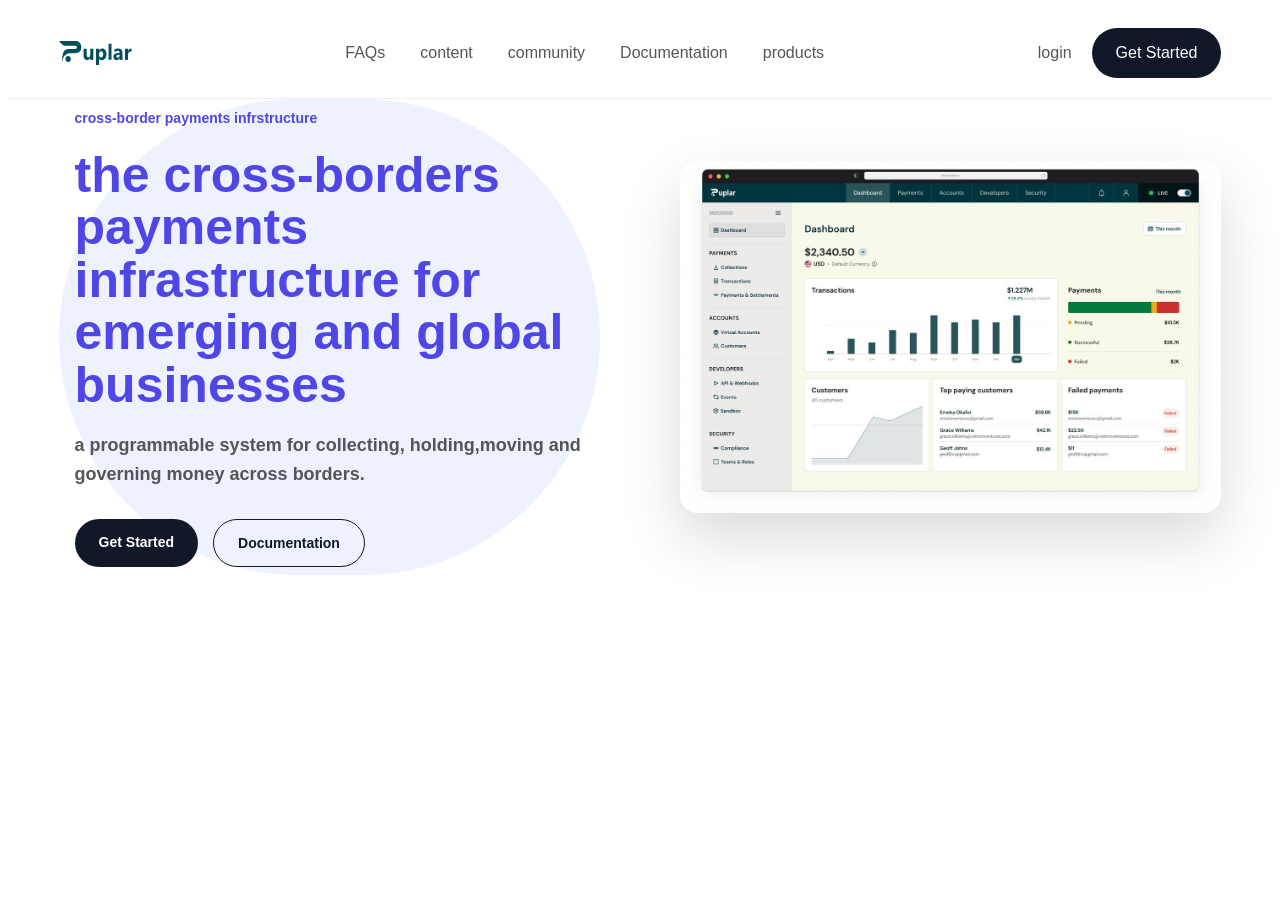
==== index.html @ 3cde6e9b "First commit" ====
<!DOCTYPE html> 
<html lang="en">
    <head>
        <meta charset="UTF-8">
        <meta name="viewport" content="width=device-width, initial-scale=1.0">

        <title>puplar - Global payments infrastructure</title>
        <meta name="description" content="the cross-border payments infrastructure for emerging and global businesses.">
        <fonts>
        <link rel="preconnect"
        href="https://fonts.googleapis.com">
        <link rel="preconnect" href="https://fonts.gstatic.com" crossorigin>
        <link rel="stylesheet"href=https://fonts.googleaspis.com/css2?family=DM+Sans:wght@400;500.600&family=work+sans:wght@400;500;600&display=swap">
        <link rel="stylesheet" href="styles.css">
        <link rel="icon" type="image/svg+xml" href="assets/logo-mark.svg">
    </head>
        <body>
                <header class="nav">
                    <div class="wrap nav-inner">
                        <a href="#" claas="logo">
                            <img src="assets/logo-mark.svg"alt="puplar logo">
                            </a>
                            <nav class="menu">
                                <a href="#">FAQs</a> 
                                <a href="#">content</a>
                                <a href="#">community</a>
                                <a href="#">Documentation</a>
                                <a href="#">products</a>
                                </nav>
                    <div class="nav-actions">
                            <a href="#" class="link">login</a>

                            <a href="#" class="cta">Get Started</a>
                     </div>
                </header> 
                   <section class="hero">
                                        <div class="wrap hero-grid">
                                            <div class="hero-copy">
                                                <span class="pill">cross-border payments infrstructure
                                                     <h1>the cross-borders payments infrastructure for emerging and global businesses</h1>
                                                     <p> a programmable system for collecting, holding,moving and governing money across borders.</p>
                                                     <div class="hero-buttons">
                                                        <a href="#" class="cta">
                                                            Get Started
                                                        </a>
                                                     <a href="#" class="cta cta-outline"> Documentation

                                                     </a>

                                                    </div>
                                                </div>
                                                <div class="hero-image">
                                                <img src="assets/metrics.png"alt="Dashbord">
                                            </div>
                                        </div>
                                        </section>
---- styles.css ----
CSS
*{
    margin:0;
    padding:0;
    box-sizing:border-box;
}

html{
    scroll-behavior:smooth;
}

body{
    font-family:'Inter',sans-serif;
    color:#111827;
    background:#ffffff;
    line-height:1.6;
}

img{
    max-width:100%;
    display:block;
}

a{
    text-decoration:none;
}

ul{
    list-style:none;
}

.wrap{
    width:min(1180px,92%);
    margin:auto;
}
.topbar{
    background:#0F172A;
    color:#fff;
    text-align:center;
    padding:10px 0;
    font-size:14px;
}

.nav{
    background:#fff;
    position:sticky;
    top:0;
    z-index:1000;
    border-bottom:1px solid #eee;
}

.nav-inner{
    display:flex;
    justify-content:space-between;
    align-items:center;
    padding:20px 0;
}

.logo{
    display:flex;
    align-items:center;
    gap:10px;
    font-size:24px;
    font-weight:700;
    color:#111827;
}  

.logo img{
  width:120px;
  height:auto;
  display:black;
}

.menu{
    display:flex;
    gap:35px;
}

.menu a{
    color:#555;
    font-weight:500;
    text-decoration:none;
}

.menu a:hover{
    color:#111827;
}

.nav-actions{
    display:flex;
    align-items:center;
    gap:20px;
}

.link{
    color:#555;
    text-decoration:non;
}

.cta{
    background:#111827;
    color:#fff;
    padding:12px 24px;
    border-radius:999px;
    text-decoration:none;
}

.cta:hover{
    background:#000;
}

.cta-outline{
    background:transparent;
    color:#111827;
    border:1px solid #111827;
}
.cta-outline{
    background:transparent;
    color:#111827;
    border:1px solid #111827;
}

L

.hero{
    padding:80px 0;
}

.hero-grid{
    display:grid;
    grid-template-columns:1fr 1fr;
    gap:80px;
    align-items:center;
}

.hero-copy h1{
    font-size:50px;
    line-height:1.05;
    margin:20px 0;
    font-weight:700;
    max-width:520px;
}

.hero-copy p{
    font-size:18px;
    color:#555;
    margin-bottom:30px;
    max-width:520px;
}

.hero-buttons{
    display:flex;
    gap:15px;
}

.hero-image img{
    width:100%;
    max-width:620px;
    margin:auto;
    border-radius:18px;
    box-shadow:0 25px 60px rgba(0,0,0,.15);
    display:block;
}

.pill{
    display:inline-block;
    background:#eef2ff;
    color:#4f46e5;
    padding:8px 16px;
    border-radius:999px;
    font-size:14px;
    font-weight:600;
}
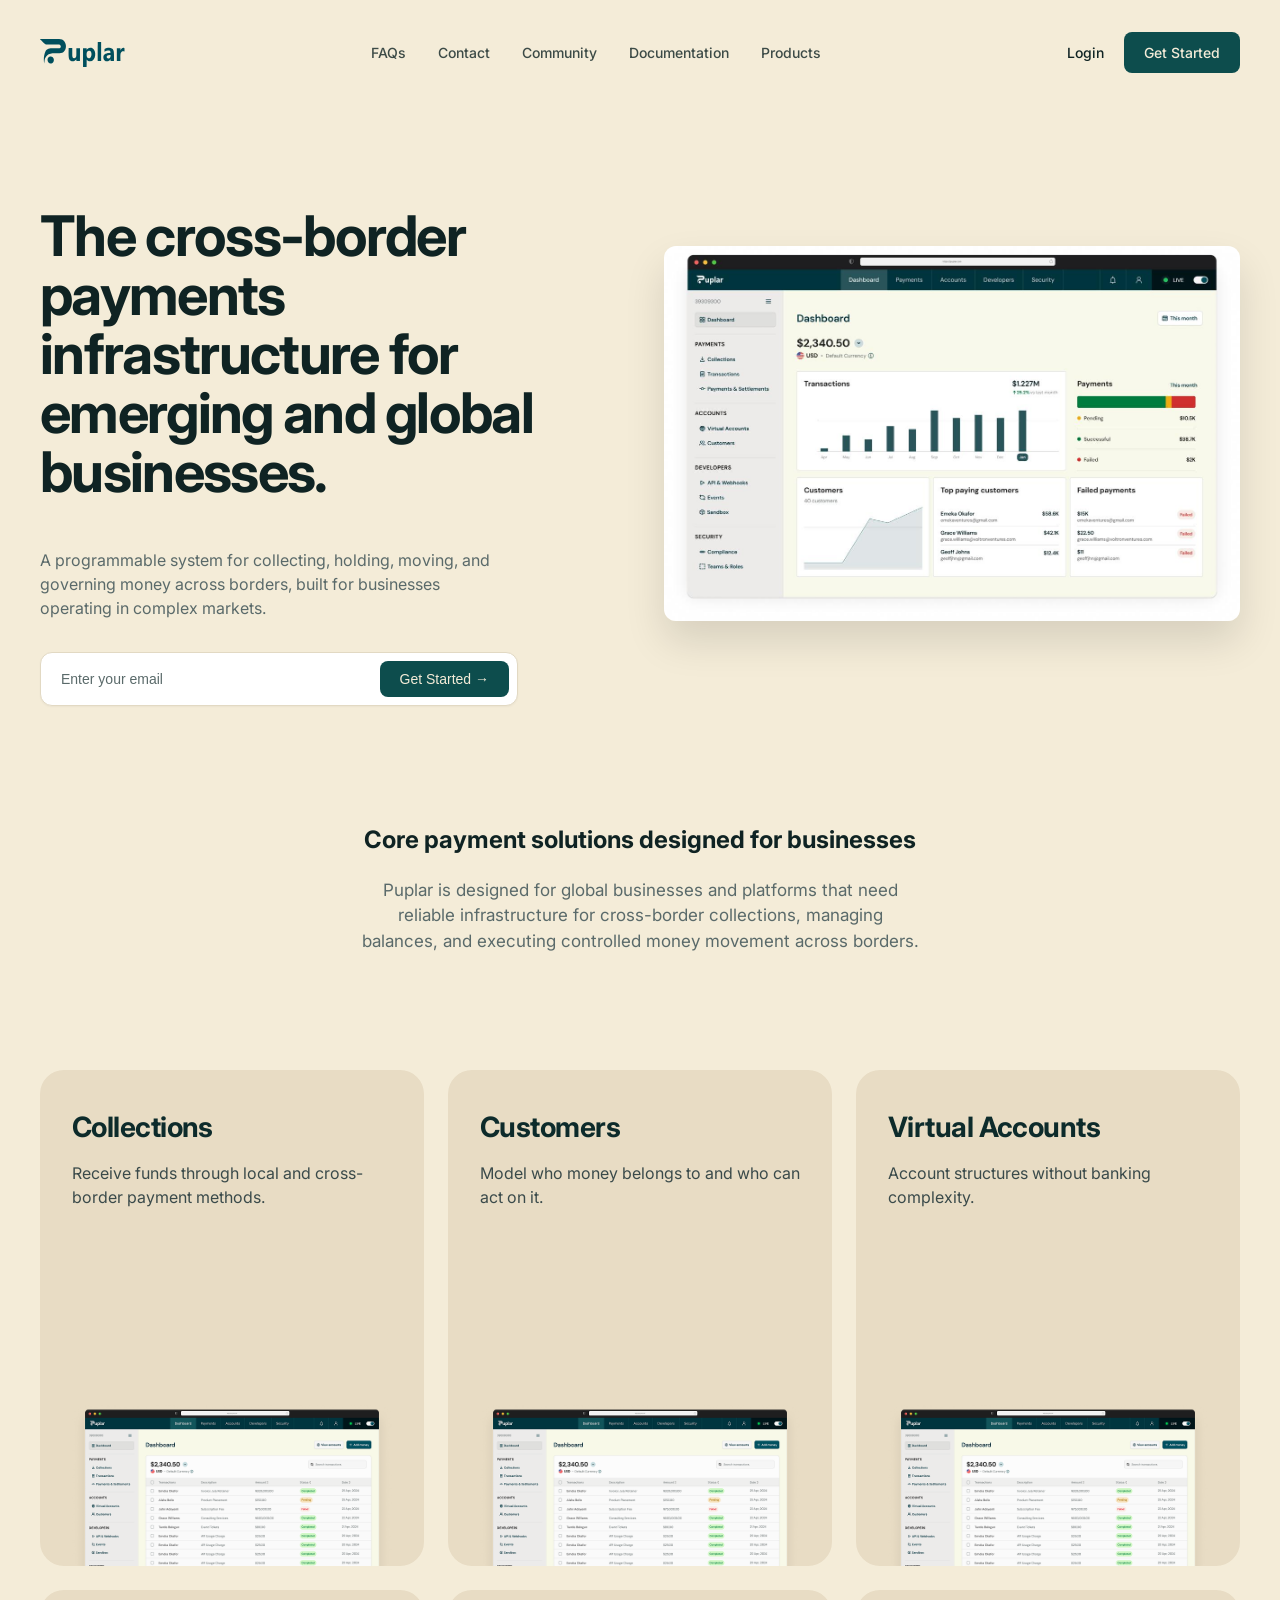
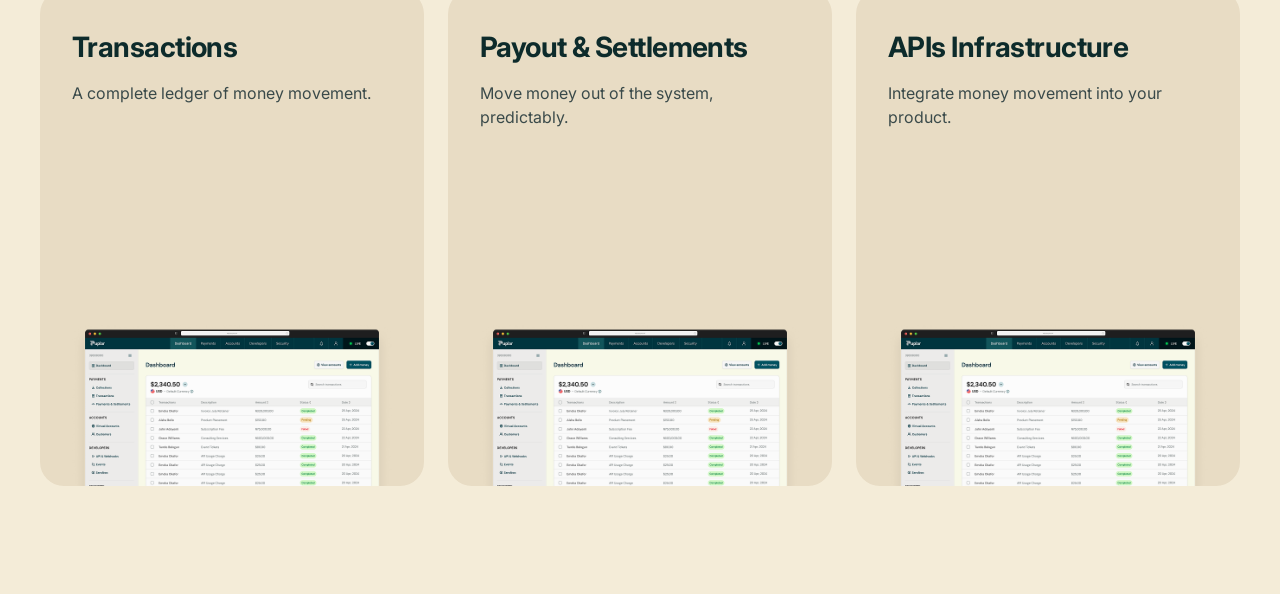
==== commit ec4a9973: "First commit" ====
--- a/index.html
+++ b/index.html
@@ -1,85 +1,94 @@
-<!DOCTYPE html> 
+<!DOCTYPE html>
 <html lang="en">
-    <head>
-        <meta charset="UTF-8">
-        <meta name="viewport" content="width=device-width, initial-scale=1.0">
+<head>
+  <meta charset="UTF-8" />
+  <meta name="viewport" content="width=device-width, initial-scale=1.0" />
+  <title>Puplar — Cross-border payments infrastructure</title>
+  <link rel="preconnect" href="https://fonts.googleapis.com" />
+  <link rel="preconnect" href="https://fonts.gstatic.com" crossorigin />
+  <link href="https://fonts.googleapis.com/css2?family=Inter:wght@400;500;600;700;800&display=swap" rel="stylesheet" />
+  <link rel="stylesheet" href="styles.css" />
+</head>
+<body>
+  <header class="site-header">
+    <a href="#" class="logo">
+      <img src="assets/logo-mark.svg" alt="Puplar" />
+    </a>
+    <nav class="main-nav">
+      <a href="#faqs">FAQs</a>
+      <a href="#contact">Contact</a>
+      <a href="#community">Community</a>
+      <a href="#docs">Documentation</a>
+      <a href="#products">Products</a>
+    </nav>
+    <div class="header-actions">
+      <a href="#login" class="login-link">Login</a>
+      <a href="#get-started" class="btn-primary">Get Started</a>
+    </div>
+  </header>
 
-        <title>puplar - Global payments infrastructure</title>
-        <meta name="description" content="the cross-border payments infrastructure for emerging and global businesses.">
-        <fonts>
-        <link rel="preconnect"
-        href="https://fonts.googleapis.com">
-        <link rel="preconnect" href="https://fonts.gstatic.com" crossorigin>
-        <link rel="stylesheet"href=https://fonts.googleaspis.com/css2?family=DM+Sans:wght@400;500.600&family=work+sans:wght@400;500;600&display=swap">
-        <link rel="stylesheet" href="styles.css">
-        <link rel="icon" type="image/svg+xml" href="assets/logo-mark.svg">
-    </head>
-        <body>
-                <header class="nav">
-                    <div class="wrap nav-inner">
-                        <a href="#" claas="logo">
-                            <img src="assets/logo-mark.svg"alt="puplar logo">
-                            </a>
-                            <nav class="menu">
-                                <a href="#">FAQs</a> 
-                                <a href="#">content</a>
-                                <a href="#">community</a>
-                                <a href="#">Documentation</a>
-                                <a href="#">products</a>
-                                </nav>
-                    <div class="nav-actions">
-                            <a href="#" class="link">login</a>
+  <section class="hero">
+    <div class="hero-copy">
+      <h1>The cross-border payments infrastructure for emerging and global businesses.</h1>
+      <p>
+        A programmable system for collecting, holding, moving, and governing money
+        across borders, built for businesses operating in complex markets.
+      </p>
+      <form class="email-form" onsubmit="event.preventDefault;">
+        <input type="email" placeholder="Enter your email" required />
+        <button type="submit" class="btn-primary">Get Started →</button>
+      </form>
+    </div>
+    <div class="hero-image">
+      <img src="assets/metrics.png" alt="Puplar dashboard preview" />
+    </div>
+  </section>
 
-                            <a href="#" class="cta">Get Started</a>
-                     </div>
-                </header> 
-                   <section class="hero">
-                                        <div class="wrap hero-grid">
-                                            <div class="hero-copy">
-                                                <span class="pill">cross-border payments infrstructure
-                                                     <h1>the cross-borders payments infrastructure for emerging and global businesses</h1>
-                                                     <p> a programmable system for collecting, holding,moving and governing money across borders.</p>
-                                                     <div class="hero-buttons">
-                                                        <a href="#" class="cta">
-                                                            Get Started
-                                                        </a>
-                                                     <a href="#" class="cta cta-outline"> Documentation
+  <section class="core-solutions">
+    <h1>Core payment solutions designed for businesses</h1>
+    <p> 
+      Puplar is designed for global businesses and platforms that need reliable infrastructure for cross-border collections, managing balances,
+                                          and executing controlled money movement across borders.
+    </p>
+  </section>
+</body>
+</html>
+<section class="solutions">
+  <div class="solutions__grid">
+    <article class="solution-card">
+      <h3>Collections</h3>
+      <p>Receive funds through local and cross-border payment methods.</p>
+      <img src="assets/solution.png" alt="Collections dashboard" />
+    </article>
 
-                                                     </a>
+    <article class="solution-card">
+      <h3>Customers</h3>
+      <p>Model who money belongs to and who can act on it.</p>
+      <img src="assets/solution.png" alt="Customers dashboard" />
+    </article>
 
-                                                    </div>
-                                                </div>
-                                                <div class="hero-image">
-                                                <img src="assets/metrics.png"alt="Dashbord">
-                                            </div>
-                                        </div>
-                                        </section>
+    <article class="solution-card">
+      <h3>Virtual Accounts</h3>
+      <p>Account structures without banking complexity.</p>
+      <img src="assets/solution.png" alt="Virtual Accounts dashboard" />
+    </article>
 
+    <article class="solution-card">
+      <h3>Transactions</h3>
+      <p>A complete ledger of money movement.</p>
+      <img src="assets/solution.png" alt="Transactions dashboard" />
+    </article>
 
+    <article class="solution-card">
+      <h3>Payout & Settlements</h3>
+      <p>Move money out of the system, predictably.</p>
+      <img src="assets/solution.png" alt="Payouts dashboard" />
+    </article>
 
-
-
-
-
-
-
-
-
-
-
-
-
-
-
-
-
-
-
-
-
-
-
-
-
-
-
+    <article class="solution-card">
+      <h3>APIs Infrastructure</h3>
+      <p>Integrate money movement into your product.</p>
+      <img src="assets/solution.png" alt="APIs dashboard" />
+    </article>
+  </div>
+</section>
--- a/styles.css
+++ b/styles.css
@@ -1,173 +1,206 @@
 CSS
-*{
-    margin:0;
-    padding:0;
-    box-sizing:border-box;
-}
-
-html{
-    scroll-behavior:smooth;
-}
-
-body{
-    font-family:'Inter',sans-serif;
-    color:#111827;
-    background:#ffffff;
-    line-height:1.6;
-}
-
-img{
-    max-width:100%;
-    display:block;
-}
-
-a{
-    text-decoration:none;
-}
-
-ul{
-    list-style:none;
-}
-
-.wrap{
-    width:min(1180px,92%);
-    margin:auto;
-}
-.topbar{
-    background:#0F172A;
-    color:#fff;
-    text-align:center;
-    padding:10px 0;
-    font-size:14px;
-}
-
-.nav{
-    background:#fff;
-    position:sticky;
-    top:0;
-    z-index:1000;
-    border-bottom:1px solid #eee;
-}
-
-.nav-inner{
-    display:flex;
-    justify-content:space-between;
-    align-items:center;
-    padding:20px 0;
-}
-
-.logo{
-    display:flex;
-    align-items:center;
-    gap:10px;
-    font-size:24px;
-    font-weight:700;
-    color:#111827;
-}  
-
-.logo img{
-  width:120px;
-  height:auto;
-  display:black;
-}
-
-.menu{
-    display:flex;
-    gap:35px;
-}
-
-.menu a{
-    color:#555;
-    font-weight:500;
-    text-decoration:none;
-}
-
-.menu a:hover{
-    color:#111827;
-}
-
-.nav-actions{
-    display:flex;
-    align-items:center;
-    gap:20px;
-}
-
-.link{
-    color:#555;
-    text-decoration:non;
-}
-
-.cta{
-    background:#111827;
-    color:#fff;
-    padding:12px 24px;
-    border-radius:999px;
-    text-decoration:none;
-}
-
-.cta:hover{
-    background:#000;
-}
-
-.cta-outline{
-    background:transparent;
-    color:#111827;
-    border:1px solid #111827;
-}
-.cta-outline{
-    background:transparent;
-    color:#111827;
-    border:1px solid #111827;
-}
-
-L
-
-.hero{
-    padding:80px 0;
-}
-
-.hero-grid{
-    display:grid;
-    grid-template-columns:1fr 1fr;
-    gap:80px;
-    align-items:center;
-}
-
-.hero-copy h1{
-    font-size:50px;
-    line-height:1.05;
-    margin:20px 0;
-    font-weight:700;
-    max-width:520px;
-}
-
-.hero-copy p{
-    font-size:18px;
-    color:#555;
-    margin-bottom:30px;
-    max-width:520px;
-}
-
-.hero-buttons{
-    display:flex;
-    gap:15px;
-}
-
-.hero-image img{
-    width:100%;
-    max-width:620px;
-    margin:auto;
-    border-radius:18px;
-    box-shadow:0 25px 60px rgba(0,0,0,.15);
-    display:block;
-}
-
-.pill{
-    display:inline-block;
-    background:#eef2ff;
-    color:#4f46e5;
-    padding:8px 16px;
-    border-radius:999px;
-    font-size:14px;
-    font-weight:600;
-}
+* { box-sizing: 
+  border-box; 
+  margin: 0;
+   padding: 0; 
+  }
+
+:root {
+  --bg: #f4ecd8;
+  --fg: #0f2323;
+  --muted: #5a6a6a;
+  --primary: #0d4d4d;
+  --primary-fg: #f4ecd8;
+  --border: #e2d9c3;
+  --card: #ffffff;
+}
+
+html, body {
+  background: var(--bg);
+  color: var(--fg);
+  font-family: 'Inter', 
+  system-ui,
+   -apple-system, 
+   sans-serif;
+  -webkit-font-smoothing:
+   antialiased;
+  line-height: 1.5;
+}
+
+.site-header {
+  display: flex;
+  align-items: center;
+  justify-content: space-between;
+  max-width: 1200px;
+  margin: 0 auto;
+  padding: 24px 32px;
+}
+.logo img { height: 28px; display: block; }
+.main-nav { display: flex; gap: 32px; }
+.main-nav a {
+  color: var(--fg);
+  opacity: 0.8;
+  text-decoration: none;
+  font-size: 14px;
+  font-weight: 500;
+}
+.main-nav a:hover { opacity: 1; }
+.header-actions { display: flex; align-items: center; gap: 20px; }
+.login-link {
+  color: var(--fg);
+  text-decoration: none;
+  font-size: 14px;
+  font-weight: 500;
+}
+.btn-primary {
+  background: var(--primary) !important;
+  color: var(--primary-fg) !important;
+  border: none;
+  padding: 10px 20px;
+  border-radius: 8px;
+  font-size: 14px;
+  font-weight: 500;
+  text-decoration: none;
+  cursor: pointer;
+  display: inline-flex;
+  align-items: center;
+  gap: 6px;
+}
+.btn-primary:hover { opacity: 0.92; }
+
+.hero {
+  max-width: 1200px;
+  margin: 0 auto;
+  padding: 64px 32px 96px;
+  display: grid;
+  grid-template-columns: 1fr 1fr;
+  gap: 48px;
+  align-items: center;
+}
+.hero-copy h1 {
+  font-size: 56px;
+  font-weight: 700;
+  line-height: 1.05;
+  letter-spacing: -0.03em;
+  color: var(--fg);
+}
+.hero-copy p {
+  margin-top: 24px;
+  max-width: 460px;
+  color: var(--muted);
+  font-size: 16px;
+}
+.email-form {
+  margin-top: 32px;
+  max-width: 460px;
+  display: flex;
+  align-items: center;
+  gap: 8px;
+  background: var(--card);
+  border: 1px solid var(--border);
+  border-radius: 12px;
+  padding: 8px;
+  box-shadow: 0 1px 2px rgba(0,0,0,0.04);
+}
+.email-form input {
+  flex: 1;
+  border: none;
+  outline: none;
+  background: transparent;
+  padding: 8px 12px;
+  font-size: 14px;
+  color: var(--fg);
+}
+.email-form input::placeholder { color: var(--muted); }
+.hero-image img {
+  width: 100%;
+  height: auto;
+  display: block;
+  border-radius: 12px;
+  box-shadow: 0 20px 40px rgba(0,0,0,0.12);
+}
+
+.core-solutions {
+  max-width: 780px;
+  margin: 0 auto;
+  padding: 0 32px 96px;
+  text-align: center;
+}
+.core-solutions h2 {
+  font-size: 44px;
+  font-weight: 700;
+  line-height: 1.15;
+  letter-spacing: -0.03em;
+  color: var(--fg);
+}
+.core-solutions p {
+  margin: 20px auto 0;
+  max-width: 560px;
+  color: var(--muted);
+  font-size: 17px;
+}
+
+
+ max-width: 900px {
+  .main-nav { display: none; }
+  .hero { grid-template-columns: 1fr; padding: 40px 24px 64px; }
+  .hero-copy h1 { font-size: 40px; }
+  .core-solutions h2 { font-size: 32px; }
+  .core-solutions p { font-size: 15px; }
+}
+
+.solutions {
+  max-width: 1200px;
+  margin: 0 auto;
+  padding: 20px 24px 100px;
+}
+.solutions__grid {
+  display: grid;
+  grid-template-columns: repeat(3, 1fr);
+  gap: 24px;
+}
+.solution-card {
+  background: #e8dcc4;
+  border-radius: 24px;
+  padding: 36px 32px 0;
+  display: flex;
+  flex-direction: column;
+  min-height: 460px;
+  overflow: hidden;
+}
+.solution-card h3 {
+  font-family: "Inter", sans-serif;
+  font-size: 28px;
+  font-weight: 700;
+  color: #0d2b2b;
+  letter-spacing: -0.02em;
+  margin: 0 0 14px;
+}
+.solution-card p {
+  color: #3a4a4a;
+  font-size: 16px;
+  line-height: 1.45;
+  margin: 0 0 28px;
+  max-width: 320px;
+}
+.solution-card img {
+  margin-top: auto;
+  width: 100%;
+  height: auto;
+  display: block;
+  border-radius: 8px;
+}
+
+max-width: 960px {
+  .solutions__grid { grid-template-columns: repeat(2, 1fr); 
+  }
+}
+max-width: 640px {
+  .solutions__grid { 
+    grid-template-columns: 1fr; 
+  }
+  .solution-card { 
+    min-height: 0; 
+    padding: 28px 24px 0; }
+}
+
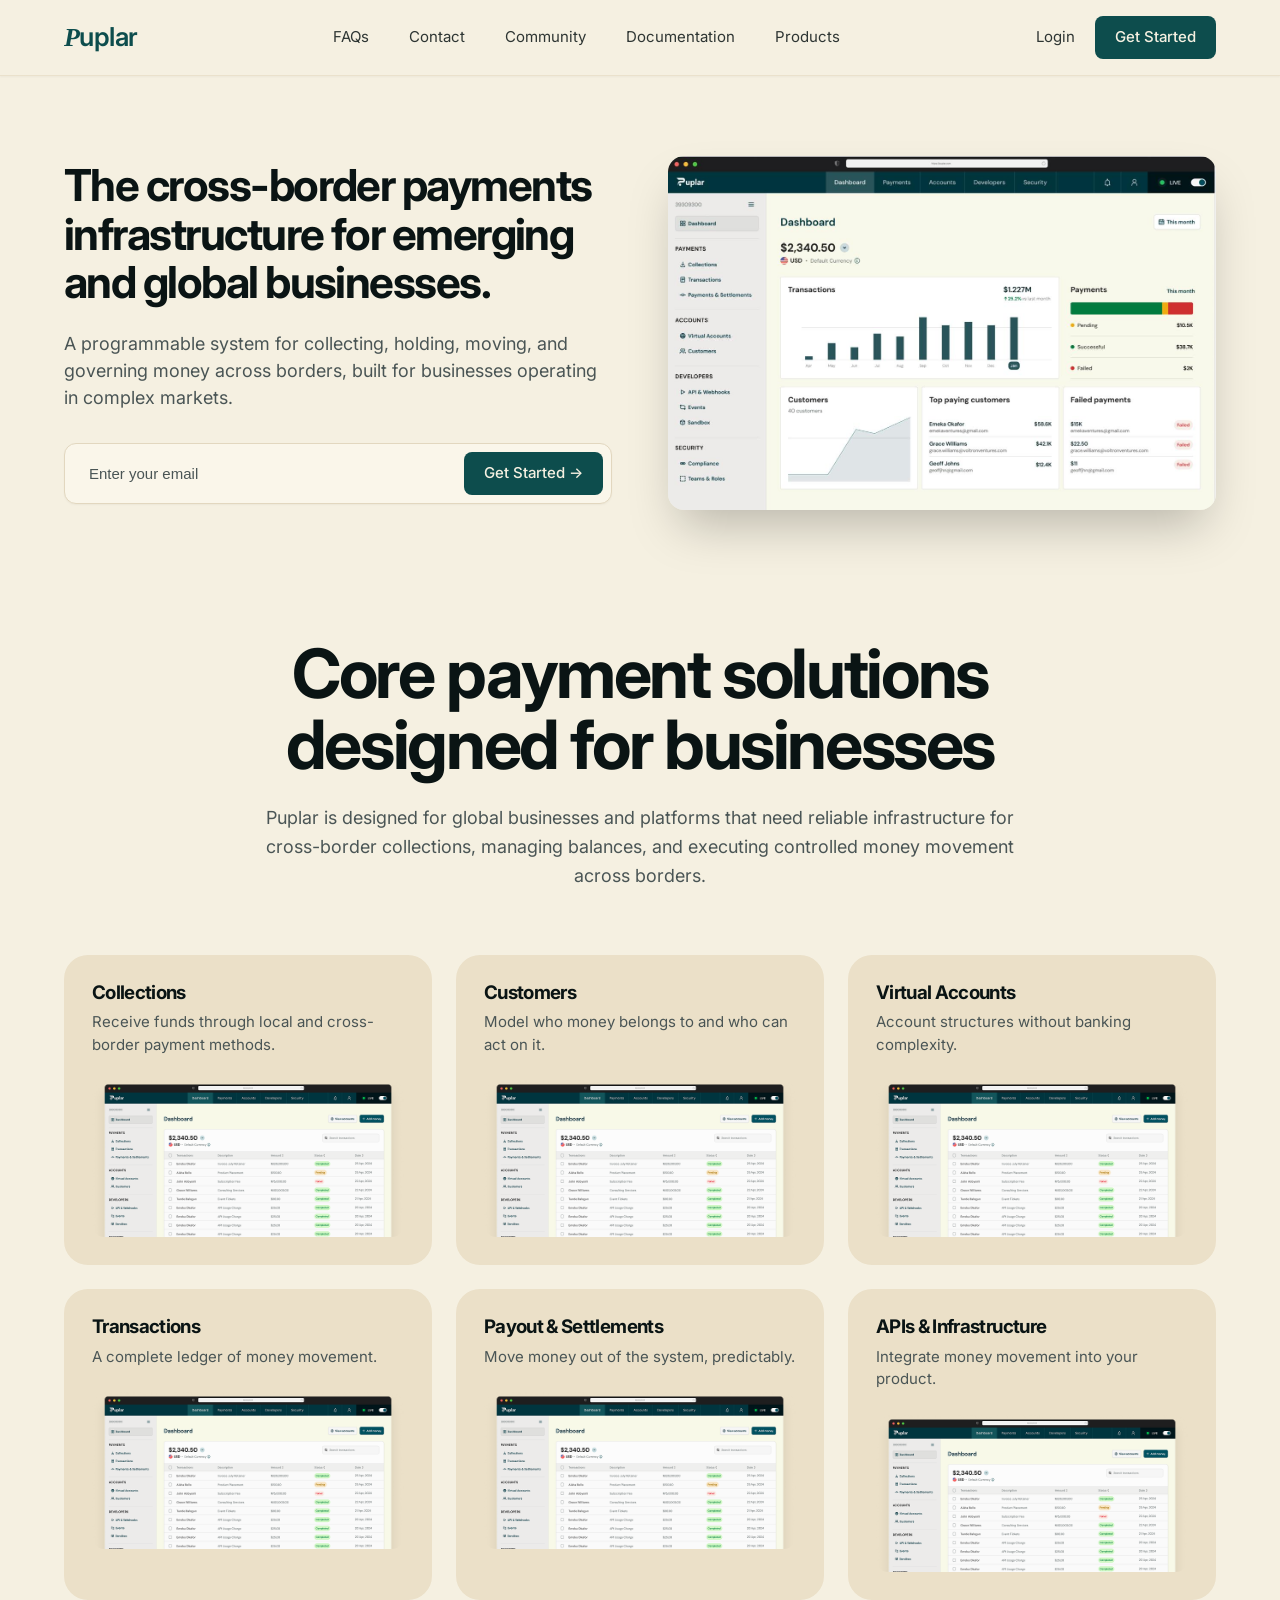
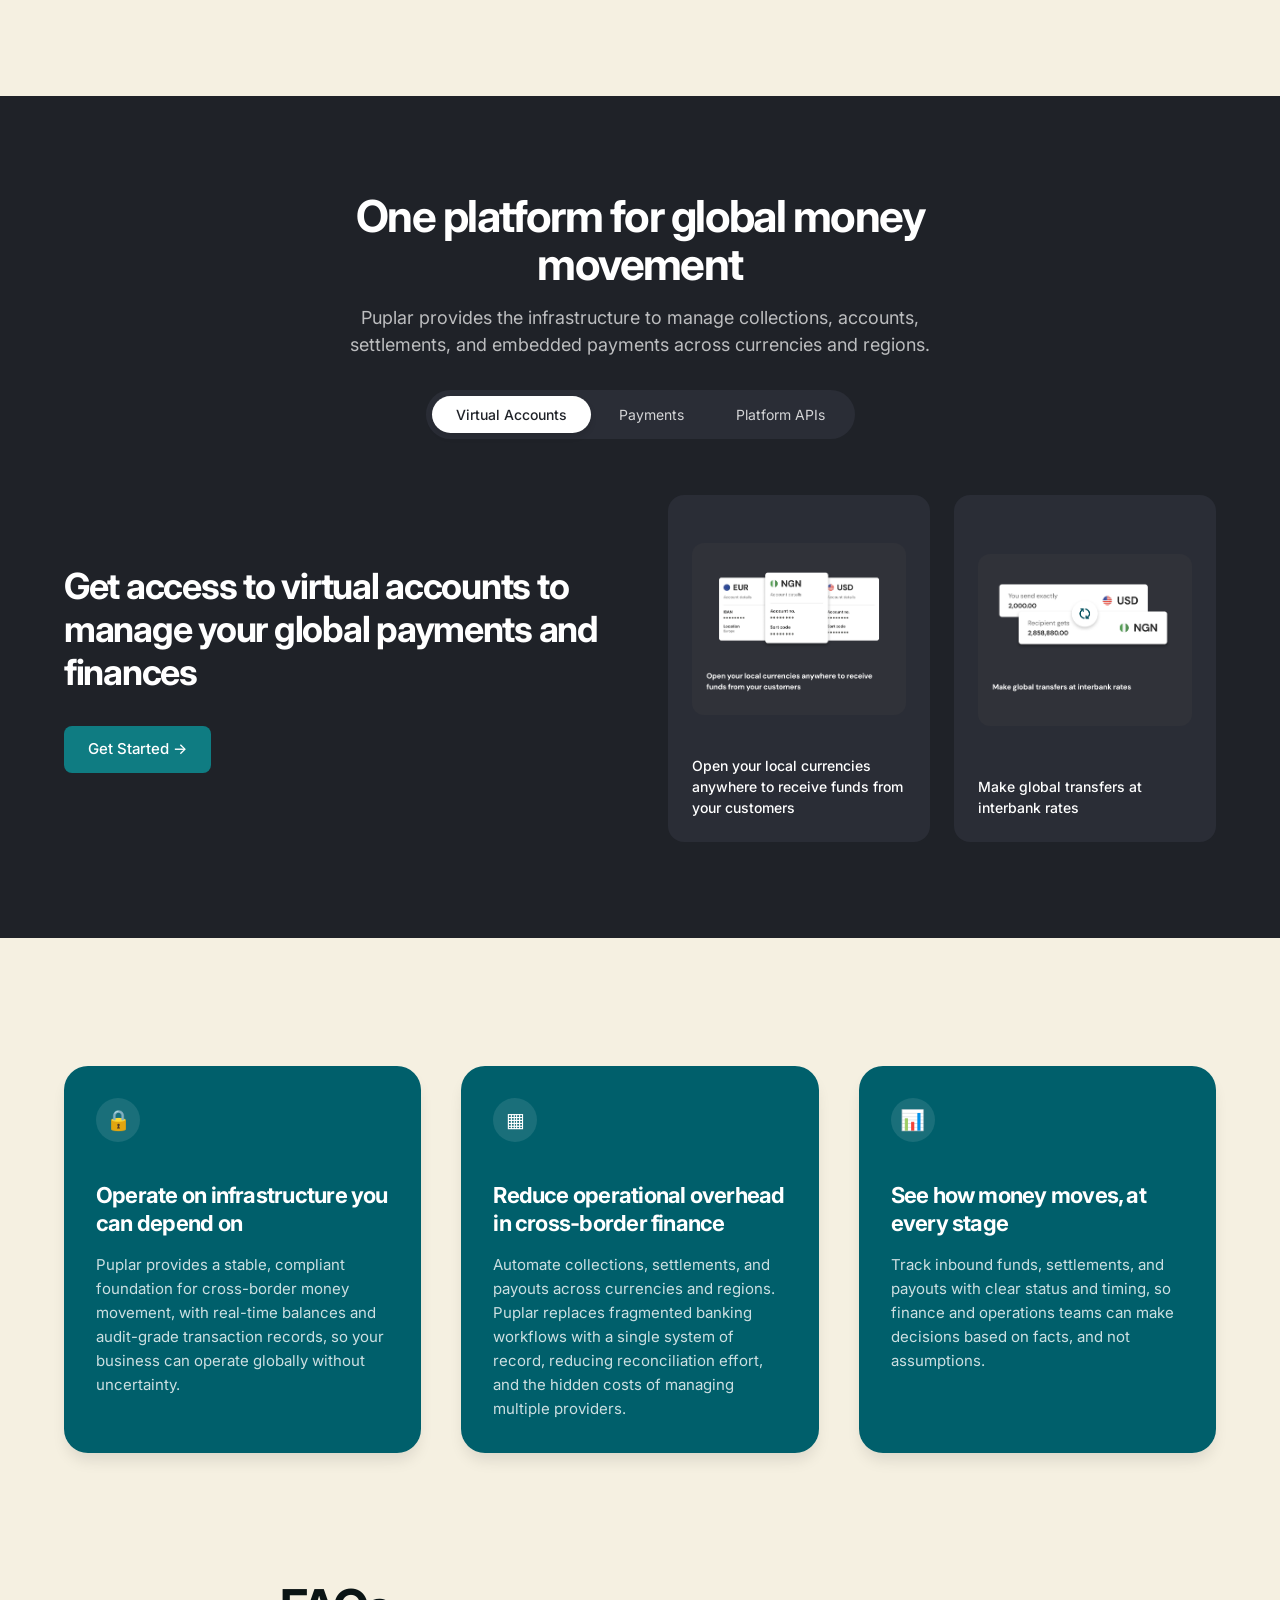
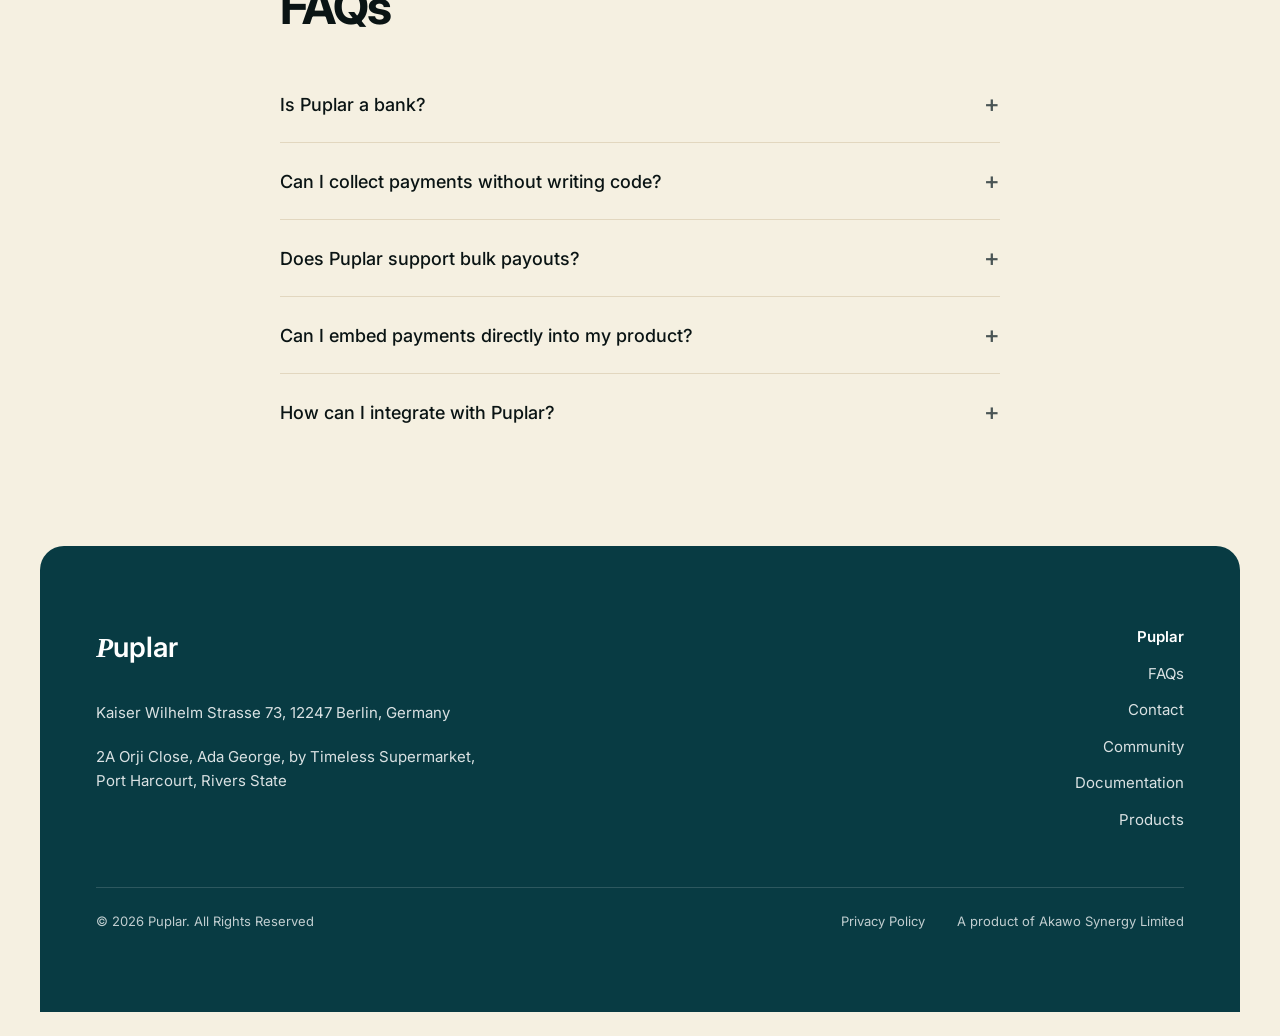
==== commit 45add29a: "Initial commit" ====
--- a/index.html
+++ b/index.html
@@ -1,94 +1,145 @@
 <!DOCTYPE html>
 <html lang="en">
 <head>
-  <meta charset="UTF-8" />
-  <meta name="viewport" content="width=device-width, initial-scale=1.0" />
-  <title>Puplar — Cross-border payments infrastructure</title>
-  <link rel="preconnect" href="https://fonts.googleapis.com" />
-  <link rel="preconnect" href="https://fonts.gstatic.com" crossorigin />
-  <link href="https://fonts.googleapis.com/css2?family=Inter:wght@400;500;600;700;800&display=swap" rel="stylesheet" />
-  <link rel="stylesheet" href="styles.css" />
+<meta charset="UTF-8" />
+<meta name="viewport" content="width=device-width,initial-scale=1" />
+<title>Puplar — Cross-border payments infrastructure</title>
+<meta name="description" content="A programmable system for collecting, holding, moving, and governing money across borders." />
+<link rel="preconnect" href="https://fonts.googleapis.com">
+<link rel="preconnect" href="https://fonts.gstatic.com" crossorigin>
+<link href="https://fonts.googleapis.com/css2?family=Inter:wght@400;500;600;700&display=swap" rel="stylesheet">
+<link rel="stylesheet" href="styles.css" />
 </head>
 <body>
-  <header class="site-header">
-    <a href="#" class="logo">
-      <img src="assets/logo-mark.svg" alt="Puplar" />
-    </a>
-    <nav class="main-nav">
+
+<header class="header">
+  <div class="header-inner">
+    <a href="index.html" class="logo"><span class="p">P</span>uplar</a>
+    <nav class="nav">
       <a href="#faqs">FAQs</a>
       <a href="#contact">Contact</a>
       <a href="#community">Community</a>
-      <a href="#docs">Documentation</a>
+      <a href="#documentation">Documentation</a>
       <a href="#products">Products</a>
     </nav>
     <div class="header-actions">
-      <a href="#login" class="login-link">Login</a>
-      <a href="#get-started" class="btn-primary">Get Started</a>
+      <a href="#" class="login-link">Login</a>
+      <a href="#" class="btn btn-primary">Get Started</a>
     </div>
-  </header>
+  </div>
+</header>
 
-  <section class="hero">
-    <div class="hero-copy">
+<main class="hero">
+  <div class="hero-grid">
+    <div>
       <h1>The cross-border payments infrastructure for emerging and global businesses.</h1>
-      <p>
-        A programmable system for collecting, holding, moving, and governing money
-        across borders, built for businesses operating in complex markets.
-      </p>
-      <form class="email-form" onsubmit="event.preventDefault;">
-        <input type="email" placeholder="Enter your email" required />
-        <button type="submit" class="btn-primary">Get Started →</button>
+      <p class="lead">A programmable system for collecting, holding, moving, and governing money across borders, built for businesses operating in complex markets.</p>
+      <form class="email-form" onsubmit="event.preventDefault()">
+        <input type="email" required placeholder="Enter your email" />
+        <button type="submit" class="btn btn-primary">Get Started →</button>
       </form>
     </div>
-    <div class="hero-image">
+    <div class="hero-img">
       <img src="assets/metrics.png" alt="Puplar dashboard preview" />
     </div>
-  </section>
+  </div>
+</main>
 
-  <section class="core-solutions">
-    <h1>Core payment solutions designed for businesses</h1>
-    <p> 
-      Puplar is designed for global businesses and platforms that need reliable infrastructure for cross-border collections, managing balances,
-                                          and executing controlled money movement across borders.
-    </p>
-  </section>
+<section class="solutions-intro">
+  <h2>Core payment solutions designed for businesses</h2>
+  <p>Puplar is designed for global businesses and platforms that need reliable infrastructure for cross-border collections, managing balances, and executing controlled money movement across borders.</p>
+</section>
+
+<section class="solutions">
+  <div class="solutions-grid">
+    <article class="solution-card"><h3>Collections</h3><p>Receive funds through local and cross-border payment methods.</p><img src="assets/transactions.png" alt="Collections" /></article>
+    <article class="solution-card"><h3>Customers</h3><p>Model who money belongs to and who can act on it.</p><img src="assets/transactions.png" alt="Customers" /></article>
+    <article class="solution-card"><h3>Virtual Accounts</h3><p>Account structures without banking complexity.</p><img src="assets/transactions.png" alt="Virtual Accounts" /></article>
+    <article class="solution-card"><h3>Transactions</h3><p>A complete ledger of money movement.</p><img src="assets/transactions.png" alt="Transactions" /></article>
+    <article class="solution-card"><h3>Payout & Settlements</h3><p>Move money out of the system, predictably.</p><img src="assets/transactions.png" alt="Payouts" /></article>
+    <article class="solution-card"><h3>APIs & Infrastructure</h3><p>Integrate money movement into your product.</p><img src="assets/transactions.png" alt="APIs" /></article>
+  </div>
+</section>
+
+<section class="platform">
+  <div class="platform-inner">
+    <div class="platform-header">
+      <h2>One platform for global money movement</h2>
+      <p>Puplar provides the infrastructure to manage collections, accounts, settlements, and embedded payments across currencies and regions.</p>
+      <div class="tabs" role="tablist">
+        <button class="tab active" data-tab="virtual-accounts">Virtual Accounts</button>
+        <button class="tab" data-tab="payments">Payments</button>
+        <button class="tab" data-tab="platform-apis">Platform APIs</button>
+      </div>
+    </div>
+    <div class="platform-content" id="platform-content"></div>
+  </div>
+</section>
+
+<section class="values">
+  <div class="values-grid">
+    <div class="value-card">
+      <div class="value-icon">🔒</div>
+      <h3>Operate on infrastructure you can depend on</h3>
+      <p>Puplar provides a stable, compliant foundation for cross-border money movement, with real-time balances and audit-grade transaction records, so your business can operate globally without uncertainty.</p>
+    </div>
+    <div class="value-card">
+      <div class="value-icon">▦</div>
+      <h3>Reduce operational overhead in cross-border finance</h3>
+      <p>Automate collections, settlements, and payouts across currencies and regions. Puplar replaces fragmented banking workflows with a single system of record, reducing reconciliation effort, and the hidden costs of managing multiple providers.</p>
+    </div>
+    <div class="value-card">
+      <div class="value-icon">📊</div>
+      <h3>See how money moves, at every stage</h3>
+      <p>Track inbound funds, settlements, and payouts with clear status and timing, so finance and operations teams can make decisions based on facts, and not assumptions.</p>
+    </div>
+  </div>
+</section>
+
+<section class="faqs" id="faqs">
+  <h2>FAQs</h2>
+  <div class="faq-list">
+    <details class="faq"><summary>Is Puplar a bank?</summary><p>No, Puplar is not a bank. It is a financial infrastructure platform that connects businesses to regulated banking, payment, and settlement rails while providing a unified system to manage those workflows.</p></details>
+    <details class="faq"><summary>Can I collect payments without writing code?</summary><p>Yes, Puplar offers no-code solutions such as payment links and easy-to-use dashboards to help you collect payments without technical integration.</p></details>
+    <details class="faq"><summary>Does Puplar support bulk payouts?</summary><p>Absolutely. Our platform is designed to handle high-volume disbursements and bulk payouts across multiple currencies and regions efficiently.</p></details>
+    <details class="faq"><summary>Can I embed payments directly into my product?</summary><p>Yes, our robust APIs allow you to embed seamless payment experiences directly into your own applications and platforms.</p></details>
+    <details class="faq"><summary>How can I integrate with Puplar?</summary><p>You can integrate via our developer-friendly documentation, which provides SDKs and API references for various programming languages.</p></details>
+  </div>
+</section>
+
+<div class="footer-wrap">
+  <footer class="footer">
+    <div class="footer-inner">
+      <div class="footer-grid">
+        <div>
+          <div class="footer-logo"><span class="p">P</span>uplar</div>
+          <div class="footer-addr">
+            <p>Kaiser Wilhelm Strasse 73, 12247 Berlin, Germany</p>
+            <p>2A Orji Close, Ada George, by Timeless Supermarket,<br />Port Harcourt, Rivers State</p>
+          </div>
+        </div>
+        <div class="footer-right">
+          <p class="footer-nav-title">Puplar</p>
+          <ul class="footer-nav">
+            <li><a href="#faqs">FAQs</a></li>
+            <li><a href="#contact">Contact</a></li>
+            <li><a href="#community">Community</a></li>
+            <li><a href="#documentation">Documentation</a></li>
+            <li><a href="#products">Products</a></li>
+          </ul>
+        </div>
+      </div>
+      <div class="footer-bottom">
+        <p>© <span id="year"></span> Puplar. All Rights Reserved</p>
+        <div style="display:flex;gap:32px;flex-wrap:wrap">
+          <a href="#privacy">Privacy Policy</a>
+          <span>A product of Akawo Synergy Limited</span>
+        </div>
+      </div>
+    </div>
+  </footer>
+</div>
+
+<script src="script.js"></script>
 </body>
 </html>
-<section class="solutions">
-  <div class="solutions__grid">
-    <article class="solution-card">
-      <h3>Collections</h3>
-      <p>Receive funds through local and cross-border payment methods.</p>
-      <img src="assets/solution.png" alt="Collections dashboard" />
-    </article>
-
-    <article class="solution-card">
-      <h3>Customers</h3>
-      <p>Model who money belongs to and who can act on it.</p>
-      <img src="assets/solution.png" alt="Customers dashboard" />
-    </article>
-
-    <article class="solution-card">
-      <h3>Virtual Accounts</h3>
-      <p>Account structures without banking complexity.</p>
-      <img src="assets/solution.png" alt="Virtual Accounts dashboard" />
-    </article>
-
-    <article class="solution-card">
-      <h3>Transactions</h3>
-      <p>A complete ledger of money movement.</p>
-      <img src="assets/solution.png" alt="Transactions dashboard" />
-    </article>
-
-    <article class="solution-card">
-      <h3>Payout & Settlements</h3>
-      <p>Move money out of the system, predictably.</p>
-      <img src="assets/solution.png" alt="Payouts dashboard" />
-    </article>
-
-    <article class="solution-card">
-      <h3>APIs Infrastructure</h3>
-      <p>Integrate money movement into your product.</p>
-      <img src="assets/solution.png" alt="APIs dashboard" />
-    </article>
-  </div>
-</section>
--- a/styles.css
+++ b/styles.css
@@ -1,206 +1,610 @@
-CSS
-* { box-sizing: 
-  border-box; 
-  margin: 0;
-   padding: 0; 
+*{
+  box-sizing:border-box;
+  margin:0;padding:0
+}
+
+html{
+  scroll-behavior:smooth
+}
+
+body{
+  font-family:'Inter',system-ui,-apple-system,sans-serif;
+  background:#f5f0e1;
+  color:#0a1414;
+  -webkit-font-smoothing:antialiased;
+  line-height:1.5
+}
+
+img{
+  max-width:100%;
+  display:block
+}
+
+a{
+  color:inherit;
+  text-decoration:none
+}
+
+button{
+  font:inherit;
+  cursor:pointer;
+  border:0;
+  background:none;
+  color:inherit
+}
+
+h1,h2,h3,h4{
+  letter-spacing:-.035em;
+  font-weight:700;
+  line-height:1.1
+}
+
+
+:root{
+  --bg:#f5f0e1; --fg:#0a1414; --muted:#4a5555;
+  --primary:#0d4d4d; --card:#ebe0c8; --border:#e2d7bf;
+  --dark:#1F2228; --dark-2:#2A2D36;
+  --teal:#005F6B; --teal-2:#0F7C82; --footer:#083B43;
+}
+
+
+.header{
+  position:sticky;
+  top:0;z-index:50;
+  background:rgba(245,240,225,.85);
+  backdrop-filter:blur(12px);
+  -webkit-backdrop-filter:blur(12px);
+  border-bottom:1px solid rgba(226,215,191,.6);
+  box-shadow:0 1px 2px rgba(0,0,0,.04)
+}
+
+.header-inner{
+  display:flex;
+  align-items:center;
+  justify-content:space-between;
+  padding:16px 24px;
+  max-width:1200px;
+  margin:0 auto
+}
+
+.logo{
+  display:flex;
+  align-items:baseline;
+  font-size:26px;
+  font-weight:600;
+  color:#0d4d4d;
+  letter-spacing:-.02em
+}
+
+.logo .p{
+  font-family:Georgia,
+  'Times New Roman',serif;
+  font-style:italic
+}
+
+.nav{
+  display:none;
+  gap:40px
+}
+
+.nav a{
+  font-size:15px;
+  color:rgba(10,20,20,.85)
+}
+
+.nav a:hover{
+  color:#0a1414
+}
+
+.header-actions{
+  display:flex;
+  align-items:center;
+  gap:20px
+}
+
+.login-link{
+  font-size:15px;
+  color:rgba(10,20,20,.85)
+}
+
+.btn{
+  display:inline-flex;
+  align-items:center;
+  gap:8px;
+  border-radius:8px;
+  padding:10px 20px;
+  font-size:15px;
+  font-weight:500;
+  transition:opacity .2s
+}
+
+.btn:hover{
+  opacity:.9
+}
+
+.btn-primary{
+  background:#0d4d4d;
+  color:#f5f0e1
+}
+
+@media(min-width:768px){
+  .nav{display:flex}
+}
+
+
+.hero{
+  max-width:1200px;
+  margin:0 auto;
+  padding:80px 24px 96px
+}
+
+.hero-grid{
+  display:grid;
+  gap:56px;
+  align-items:center
+}
+
+.hero h1{
+  font-size:36px;
+  line-height:1.1
+}
+
+.hero p.lead{
+  margin-top:24px;
+  max-width:36rem;
+  font-size:18px;
+  color:var(--muted)
+}
+
+.email-form{
+  margin-top:32px;
+  display:flex;
+  align-items:center;gap:8px;
+  max-width:36rem;
+  background:#faf6ea;
+  border:1px solid var(--border);
+  border-radius:12px;
+  padding:8px;
+  box-shadow:0 1px 2px rgba(0,0,0,.04)
+}
+
+.email-form input{
+  flex:1;
+  background:transparent;
+  border:0;
+  outline:0;
+  padding:10px 16px;
+  font-size:15px
+}
+
+.email-form input::placeholder{
+  color:var(--muted)
+}
+
+.hero-img img{
+  width:100%;border-radius:16px;
+  box-shadow:0 25px 50px -12px rgba(0,0,0,.25)
+}
+
+@media(min-width:1024px){
+  .hero-grid{grid-template-columns:1fr 1fr}
+  .hero h1{font-size:44px}
+  .hero-img{justify-self:end}
+}
+
+
+.solutions-intro{
+  max-width:1000px;
+  margin:0 auto;
+  padding:32px 24px 64px;
+  text-align:center
+}
+
+.solutions-intro h2{
+  font-size:44px;
+  line-height:1.05
+}
+
+.solutions-intro p{
+  margin:24px auto 0;
+  max-width:48rem;
+  font-size:17px;
+  line-height:1.6;
+  color:var(--muted)
+}
+
+@media(min-width:768px){
+  .solutions-intro 
+  h2{font-size:68px}
+  .solutions-intro 
+  p{font-size:18px}
+}
+
+.solutions{
+  max-width:1200px;
+  margin:0 auto;
+  padding:0 24px 96px
+}
+
+.solutions-grid{
+  display:grid;
+  gap:24px;
+  grid-template-columns:1fr
+}
+
+.solution-card{
+  background:var(--card);
+  border-radius:24px;
+  padding:28px;
+  display:flex;
+  flex-direction:column
+}
+
+.solution-card p{
+  margin-top:8px;
+  max-width:320px;
+  font-size:15px;
+  color:var(--muted)
+}
+
+.solution-card img{
+  margin-top:24px;
+  width:100%;
+  border-radius:12px
+}
+
+@media(min-width:768px){
+  .solutions-grid{grid-template-columns:1fr 1fr}
+}
+
+
+@media(min-width:1024px){
+  .solutions-grid{grid-template-columns:repeat(3,1fr)}
+}
+
+
+.platform{
+  background:var(--dark);
+  color:#fff
+}
+
+.platform-inner{
+  max-width:1200px;
+  margin:0 auto;
+  padding:80px 24px
+}
+
+.platform-header{
+  max-width:768px;
+  margin:0 auto;
+  text-align:center
+}
+
+.platform-header h2{
+  font-size:36px
+}
+
+.platform-header p{
+  margin-top:16px;
+  max-width:40rem;
+  margin-left:auto;
+  margin-right:auto;
+  color:rgba(255,255,255,.7);font-size:16px
+}
+
+.tabs{
+  display:inline-flex;
+  align-items:center;
+  gap:4px;
+  background:var(--dark-2);
+  border-radius:9999px;
+  padding:6px;
+  margin-top:32px
+}
+
+.tab{
+  border-radius:9999px;
+  padding:8px 24px;
+  font-size:14px;
+  color:rgba(255,255,255,.8);transition:all .3s
+}
+
+.tab:hover{
+  color:#fff
+}
+
+.tab.active{
+  background:#fff;
+  color:var(--dark);
+  font-weight:500;
+  box-shadow:0 4px 6px rgba(0,0,0,.1)
+}
+
+.platform-content{
+  margin-top:56px;
+  display:grid;
+  gap:40px;
+  align-items:center;
+  opacity:0;
+  transform:translateY(6px);
+  animation:fadeIn .35s ease-out forwards
+}
+
+.platform-content h3{
+  font-size:30px;
+  line-height:1.2
+}
+
+.platform-cta{
+  margin-top:32px;
+  display:inline-flex;
+  align-items:center;
+  gap:8px;
+  background:var(--teal-2);
+  color:#fff;padding:12px 24px;
+  border-radius:8px;
+  font-size:15px;
+  font-weight:500;
+  transition:transform .2s,background .2s
+}
+
+.platform-cta:hover{
+  transform:scale(1.02);
+  background:#0d6b70
+}
+
+.platform-cards{
+  display:grid;
+  gap:24px
+}
+
+.p-card{
+  background:var(--dark-2);
+  border-radius:16px;padding:24px;
+  display:flex;
+  flex-direction:column;
+  height:100%
+}
+
+.p-card-img{
+  flex:1;
+  display:flex;
+  align-items:center;
+  justify-content:center;
+  padding:24px 0
+}
+
+.p-card img{
+  width:100%;
+  border-radius:12px
+}
+
+.p-card p{
+  margin-top:16px;
+  font-size:14px;
+  font-weight:500
+}
+
+@media(min-width:640px){
+  .platform-cards{grid-template-columns:1fr 1fr}
+}
+
+@media(min-width:768px){
+  .platform-header 
+  h2{font-size:44px}
+  .platform-header 
+  p{font-size:18px}
+  .platform-inner{padding:96px 24px}
+}
+
+@media(min-width:1024px){
+  .platform-content{grid-template-columns:1fr 1fr;
+    gap:56px}.platform-content
+     h3{font-size:36px}
+    }
+
+@keyframes fadeIn{
+  to{opacity:1;
+    transform:translateY(0)}
   }
 
-:root {
-  --bg: #f4ecd8;
-  --fg: #0f2323;
-  --muted: #5a6a6a;
-  --primary: #0d4d4d;
-  --primary-fg: #f4ecd8;
-  --border: #e2d9c3;
-  --card: #ffffff;
-}
-
-html, body {
-  background: var(--bg);
-  color: var(--fg);
-  font-family: 'Inter', 
-  system-ui,
-   -apple-system, 
-   sans-serif;
-  -webkit-font-smoothing:
-   antialiased;
-  line-height: 1.5;
-}
-
-.site-header {
-  display: flex;
-  align-items: center;
-  justify-content: space-between;
-  max-width: 1200px;
-  margin: 0 auto;
-  padding: 24px 32px;
-}
-.logo img { height: 28px; display: block; }
-.main-nav { display: flex; gap: 32px; }
-.main-nav a {
-  color: var(--fg);
-  opacity: 0.8;
-  text-decoration: none;
-  font-size: 14px;
-  font-weight: 500;
-}
-.main-nav a:hover { opacity: 1; }
-.header-actions { display: flex; align-items: center; gap: 20px; }
-.login-link {
-  color: var(--fg);
-  text-decoration: none;
-  font-size: 14px;
-  font-weight: 500;
-}
-.btn-primary {
-  background: var(--primary) !important;
-  color: var(--primary-fg) !important;
-  border: none;
-  padding: 10px 20px;
-  border-radius: 8px;
-  font-size: 14px;
-  font-weight: 500;
-  text-decoration: none;
-  cursor: pointer;
-  display: inline-flex;
-  align-items: center;
-  gap: 6px;
-}
-.btn-primary:hover { opacity: 0.92; }
-
-.hero {
-  max-width: 1200px;
-  margin: 0 auto;
-  padding: 64px 32px 96px;
-  display: grid;
-  grid-template-columns: 1fr 1fr;
-  gap: 48px;
-  align-items: center;
-}
-.hero-copy h1 {
-  font-size: 56px;
-  font-weight: 700;
-  line-height: 1.05;
-  letter-spacing: -0.03em;
-  color: var(--fg);
-}
-.hero-copy p {
-  margin-top: 24px;
-  max-width: 460px;
-  color: var(--muted);
-  font-size: 16px;
-}
-.email-form {
-  margin-top: 32px;
-  max-width: 460px;
-  display: flex;
-  align-items: center;
-  gap: 8px;
-  background: var(--card);
-  border: 1px solid var(--border);
-  border-radius: 12px;
-  padding: 8px;
-  box-shadow: 0 1px 2px rgba(0,0,0,0.04);
-}
-.email-form input {
-  flex: 1;
-  border: none;
-  outline: none;
-  background: transparent;
-  padding: 8px 12px;
-  font-size: 14px;
-  color: var(--fg);
-}
-.email-form input::placeholder { color: var(--muted); }
-.hero-image img {
-  width: 100%;
-  height: auto;
-  display: block;
-  border-radius: 12px;
-  box-shadow: 0 20px 40px rgba(0,0,0,0.12);
-}
-
-.core-solutions {
-  max-width: 780px;
-  margin: 0 auto;
-  padding: 0 32px 96px;
-  text-align: center;
-}
-.core-solutions h2 {
-  font-size: 44px;
-  font-weight: 700;
-  line-height: 1.15;
-  letter-spacing: -0.03em;
-  color: var(--fg);
-}
-.core-solutions p {
-  margin: 20px auto 0;
-  max-width: 560px;
-  color: var(--muted);
-  font-size: 17px;
-}
-
-
- max-width: 900px {
-  .main-nav { display: none; }
-  .hero { grid-template-columns: 1fr; padding: 40px 24px 64px; }
-  .hero-copy h1 { font-size: 40px; }
-  .core-solutions h2 { font-size: 32px; }
-  .core-solutions p { font-size: 15px; }
-}
-
-.solutions {
-  max-width: 1200px;
-  margin: 0 auto;
-  padding: 20px 24px 100px;
-}
-.solutions__grid {
-  display: grid;
-  grid-template-columns: repeat(3, 1fr);
-  gap: 24px;
-}
-.solution-card {
-  background: #e8dcc4;
-  border-radius: 24px;
-  padding: 36px 32px 0;
-  display: flex;
-  flex-direction: column;
-  min-height: 460px;
-  overflow: hidden;
-}
-.solution-card h3 {
-  font-family: "Inter", sans-serif;
-  font-size: 28px;
-  font-weight: 700;
-  color: #0d2b2b;
-  letter-spacing: -0.02em;
-  margin: 0 0 14px;
-}
-.solution-card p {
-  color: #3a4a4a;
-  font-size: 16px;
-  line-height: 1.45;
-  margin: 0 0 28px;
-  max-width: 320px;
-}
-.solution-card img {
-  margin-top: auto;
-  width: 100%;
-  height: auto;
-  display: block;
-  border-radius: 8px;
-}
-
-max-width: 960px {
-  .solutions__grid { grid-template-columns: repeat(2, 1fr); 
+
+.values{
+  max-width:1200px;
+  margin:0 auto;
+  padding:112px 24px
+}
+
+.values-grid{
+  display:grid;
+  gap:32px;
+  grid-template-columns:1fr
+}
+
+.value-card{
+  background:var(--teal);
+  color:#fff;
+  border-radius:24px;
+  padding:32px;
+  box-shadow:0 10px 15px -3px rgba(0,0,0,.1);
+  transition:transform .3s,box-shadow .3s
+}
+
+.value-card:hover{
+  transform:translateY(-6px);
+  box-shadow:0 20px 25px -5px rgba(0,0,0,.15)
+}
+
+.value-icon{
+  width:44px;
+  height:44px;
+  border-radius:9999px;
+  background:rgba(255,255,255,.1);
+  display:grid;
+  place-items:center;
+  margin-bottom:40px;
+  font-size:20px
+}
+
+.value-card h3{
+  font-size:22px;
+  line-height:1.25
+}
+
+.value-card p{
+  margin-top:16px;
+  font-size:15px;
+  line-height:1.6;
+  color:rgba(255,255,255,.8)
+}
+
+@media(min-width:768px){
+  .values-grid{grid-template-columns:repeat(3,1fr);
+    gap:40px}.values{padding:128px 24px}
   }
-}
-max-width: 640px {
-  .solutions__grid { 
-    grid-template-columns: 1fr; 
+
+
+.faqs{
+  max-width:768px;
+  margin:0 auto;
+  padding:0 24px 96px
+}
+
+.faqs h2{
+  font-size:40px
+}
+
+.faq-list{
+  margin-top:32px
+}
+
+.faq{
+  border-top:1px solid var(--border);
+  padding:20px 0
+}
+
+.faq:first-child{
+  border-top:0
+}
+
+.faq summary{
+  display:flex;
+  justify-content:space-between;
+  align-items:center;
+  gap:24px;
+  cursor:pointer;
+  list-style:none;
+  font-size:18px;
+  font-weight:500
+}
+
+.faq summary::-webkit-details-marker{
+  display:none
+}
+
+.faq summary::after{
+  content:'+';
+  font-size:24px;color:var(--muted);
+  transition:transform .2s
+}
+
+.faq[open] summary::after{
+  transform:rotate(45deg)
+}
+
+.faq p{
+  margin-top:12px;
+  font-size:15px;
+  color:var(--muted)
+}
+
+@media(min-width:768px){
+  .faqs h2{font-size:48px}
+}
+
+
+.footer-wrap{
+  padding:0 16px 24px
+}
+
+.footer{
+  max-width:1200px;
+  margin:0 auto;
+  background:var(--footer);
+  color:#fff;border-radius:24px 24px 0 0;
+  overflow:hidden
+}
+
+.footer-inner{
+  padding:64px 32px
+}
+
+.footer-grid{
+  display:grid;gap:48px
+}
+
+.footer-logo{
+  display:flex;
+  align-items:baseline;
+  font-size:28px;
+  font-weight:600;
+  color:#fff
+}
+
+.footer-logo .p{
+  font-family:Georgia,serif;
+  font-style:italic
+}
+.footer-addr{
+  margin-top:32px;
+  font-size:15px;
+  line-height:1.6;
+  color:rgba(255,255,255,.85)
+}
+
+.footer-addr p+p{
+  margin-top:20px
+}
+.footer-nav{
+  list-style:none
+}
+
+.footer-nav li{
+  margin-top:12px
+}
+
+.footer-nav-title{
+  font-size:15px;
+  font-weight:600;
+  color:#fff
+}
+
+.footer-nav a{
+  font-size:15px;
+  color:rgba(255,255,255,.85)
+}
+
+.footer-nav a:hover{
+  color:#fff;
+  text-decoration:underline;
+  text-underline-offset:4px
+}
+
+.footer-bottom{
+  margin-top:56px;
+  padding-top:24px;
+  border-top:1px solid rgba(255,255,255,.15);
+  display:flex;flex-direction:column;gap:12px;
+  font-size:13px;
+  color:rgba(255,255,255,.75)
+}
+
+@media(min-width:768px){
+  .footer-inner{padding:80px 56px}
+  .footer-grid{grid-template-columns:1fr 1fr}
+  .footer-right{justify-self:end;text-align:right}
+  .footer-bottom{flex-direction:row;
+    justify-content:space-between;
+    align-items:center}
   }
-  .solution-card { 
-    min-height: 0; 
-    padding: 28px 24px 0; }
-}
-
+  
